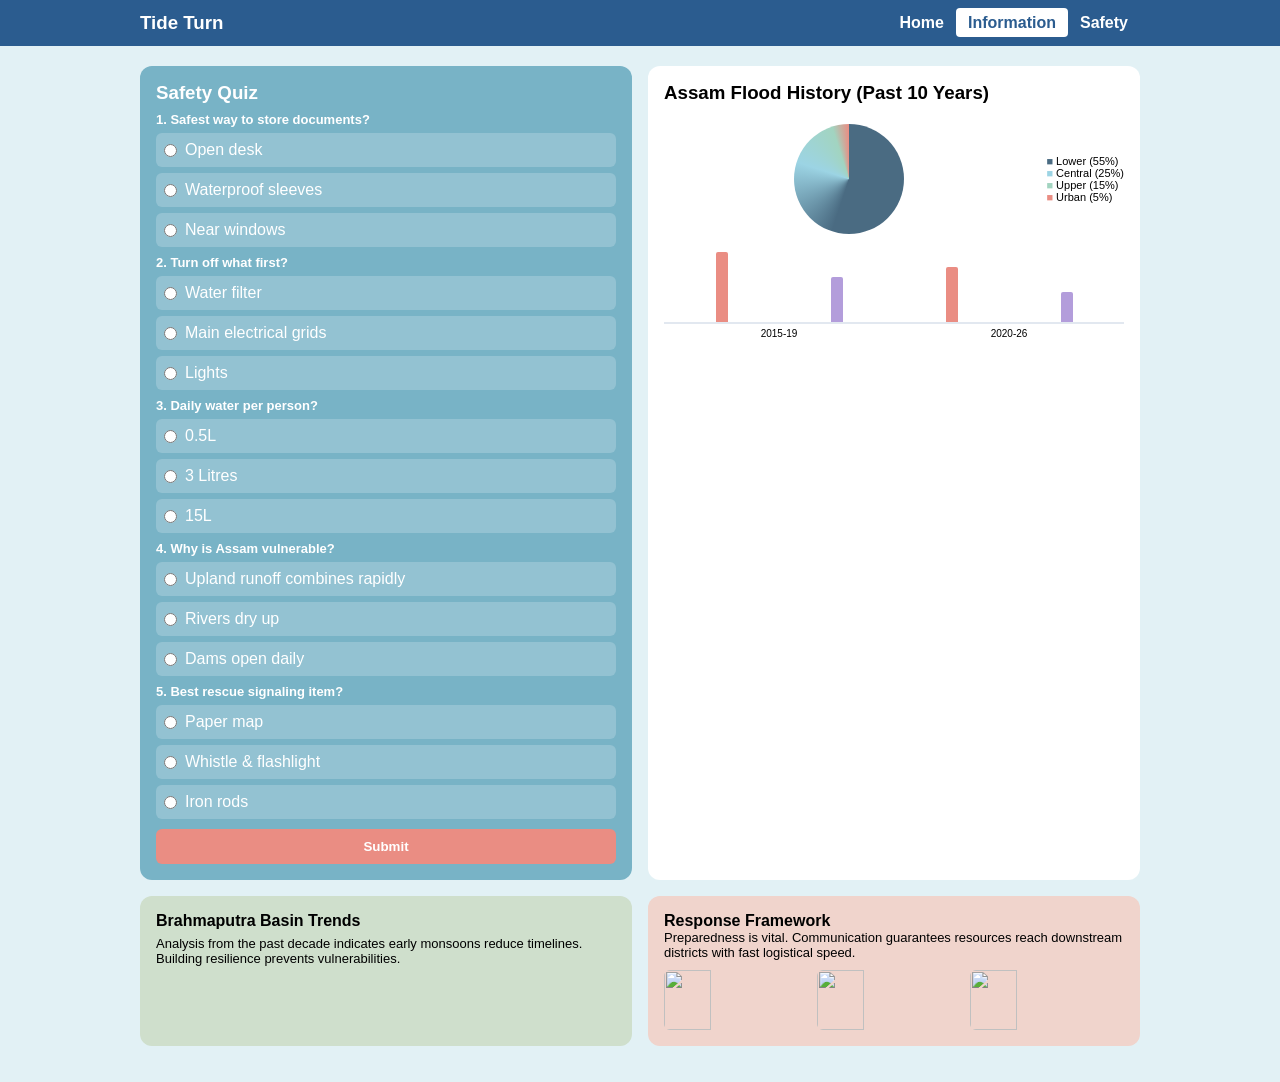
==== info.html @ 5c01c99f "Create info.html" ====
<!DOCTYPE html><html><head><meta charset="UTF-8"><title>Info</title><link href="https://googleapis.com" rel="stylesheet"><style>*{box-sizing:border-box;margin:0;padding:0}body{font-family:'Nunito',sans-serif;background:#e2f1f5;padding:20px}header{background:#2b5c8f;padding:12px;color:#fff;margin:-20px -20px 20px}nav{max-width:1000px;margin:0 auto;display:flex;justify-content:space-between;align-items:center}nav a{color:#fff;text-decoration:none;padding:6px 12px;font-weight:700}.act{background:#fff;color:#2b5c8f!important;border-radius:4px}.row{display:flex;gap:16px;margin-bottom:16px;flex-wrap:wrap}.col{flex:1;min-width:280px;background:#fff;border-radius:12px;padding:16px;border:1px solid:#cbd5e0}.bg-b{background:#78b3c6;color:#fff}.bg-g{background:#cfdfcc}.bg-p{background:#f0d4cc}.opt{display:flex;align-items:center;gap:8px;padding:8px;background:rgba(255,255,255,0.2);border-radius:6px;margin-top:6px;cursor:pointer}.donut{width:110px;height:110px;border-radius:50%;background:conic-gradient(#4a6b82 55%,#9cd4e4 80%,#a2d4c0 95%,#ea8d83 100%);margin:10px auto}.bars{display:flex;align-items:flex-end;justify-content:space-around;height:80px;border-bottom:2px solid #e2e8f0}.bar{width:12px;background:#ea8d83;border-radius:2px 2px 0 0}.gl{display:flex;gap:6px;margin-top:10px}.gl img{width:32%;height:60px;object-fit:cover;border-radius:6px}</style></head><body>
<header><nav><h3>Tide Turn</h3><div><a href="index.html">Home</a><a href="info.html" class="act">Information</a><a href="safety.html">Safety</a></div></nav></header>
<main style="max-width:1000px;margin:0 auto">
<div class="row"><div class="col bg-b"><h3>Safety Quiz</h3><div id="qz"></div><div id="msg" style="display:none;padding:6px;margin-top:6px;font-weight:700;text-align:center;border-radius:4px"></div><button onclick="chk()" style="width:100%;padding:10px;margin-top:10px;background:#ea8d83;border:none;color:#fff;font-weight:700;cursor:pointer;border-radius:6px">Submit</button></div>
<div class="col"><h3>Assam Flood History (Past 10 Years)</h3><div style="display:flex;align-items:center;gap:12px;margin-top:10px"><div class="donut"></div><div style="font-size:11px"><div><span style="color:#4a6b82">■</span> Lower (55%)</div><div><span style="color:#9cd4e4">■</span> Central (25%)</div><div><span style="color:#a2d4c0">■</span> Upper (15%)</div><div><span style="color:#ea8d83">■</span> Urban (5%)</div></div></div>
<div class="bars"><div class="bar" style="height:70px"></div><div class="bar" style="height:45px;background:#b39ddb"></div><div class="bar" style="height:55px"></div><div class="bar" style="height:30px;background:#b39ddb"></div></div><div style="display:flex;justify-content:space-around;font-size:10px;margin-top:4px"><span>2015-19</span><span>2020-26</span></div></div></div>
<div class="row"><div class="col bg-g"><h4>Brahmaputra Basin Trends</h4><p style="font-size:13px;margin-top:6px">Analysis from the past decade indicates early monsoons reduce timelines. Building resilience prevents vulnerabilities.</p></div>
<div class="col bg-p"><h4>Response Framework</h4><p style="font-size:13px">Preparedness is vital. Communication guarantees resources reach downstream districts with fast logistical speed.</p>
<div class="gl"><img src="https://unsplash.com"><img src="https://unsplash.com"><img src="https://unsplash.com"></div></div></div></main>
<script>
const qL=[{q:"1. Safest way to store documents?",o:["Open desk","Waterproof sleeves","Near windows"],c:1},{q:"2. Turn off what first?",o:["Water filter","Main electrical grids","Lights"],c:1},{q:"3. Daily water per person?",o:["0.5L","3 Litres","15L"],c:1},{q:"4. Why is Assam vulnerable?",o:["Upland runoff combines rapidly","Rivers dry up","Dams open daily"],c:0},{q:"5. Best rescue signaling item?",o:["Paper map","Whistle & flashlight","Iron rods"],c:1}];
function init(){var a=document.getElementById('qz');a.innerHTML="";qL.forEach((item,idx)=>{let opts="";item.o.forEach((o,oIdx)=>{opts+='<label class="opt"><input type="radio" name="qg-'+idx+'" value="'+oIdx+'"><span>'+o+'</span></label>';});a.innerHTML+='<div style="margin-top:8px"><p style="font-size:13px;font-weight:700">'+item.q+'</p>'+opts+'</div>';});}
function chk(){let score=0,all=true;qL.forEach((item,idx)=>{var s=document.querySelector('input[name="qg-'+idx+'"]:checked');if(!s){all=false}else if(parseInt(s.value)===item.c){score++}});var m=document.getElementById('msg');m.style.display="block";if(!all){m.style.background="#ecc94b";m.style.color="#744210";m.innerText="⚠️ Answer all questions!";return}if(score>=4){m.style.background="#48bb78";m.style.color="#fff";m.innerText="🎉 Passed! Score: "+score+"/5"}else{m.style.background="#f56565";m.style.color="#fff";m.innerText="Score: "+score+"/5. Try again!"}}window.onload=init;
</script></body></html>
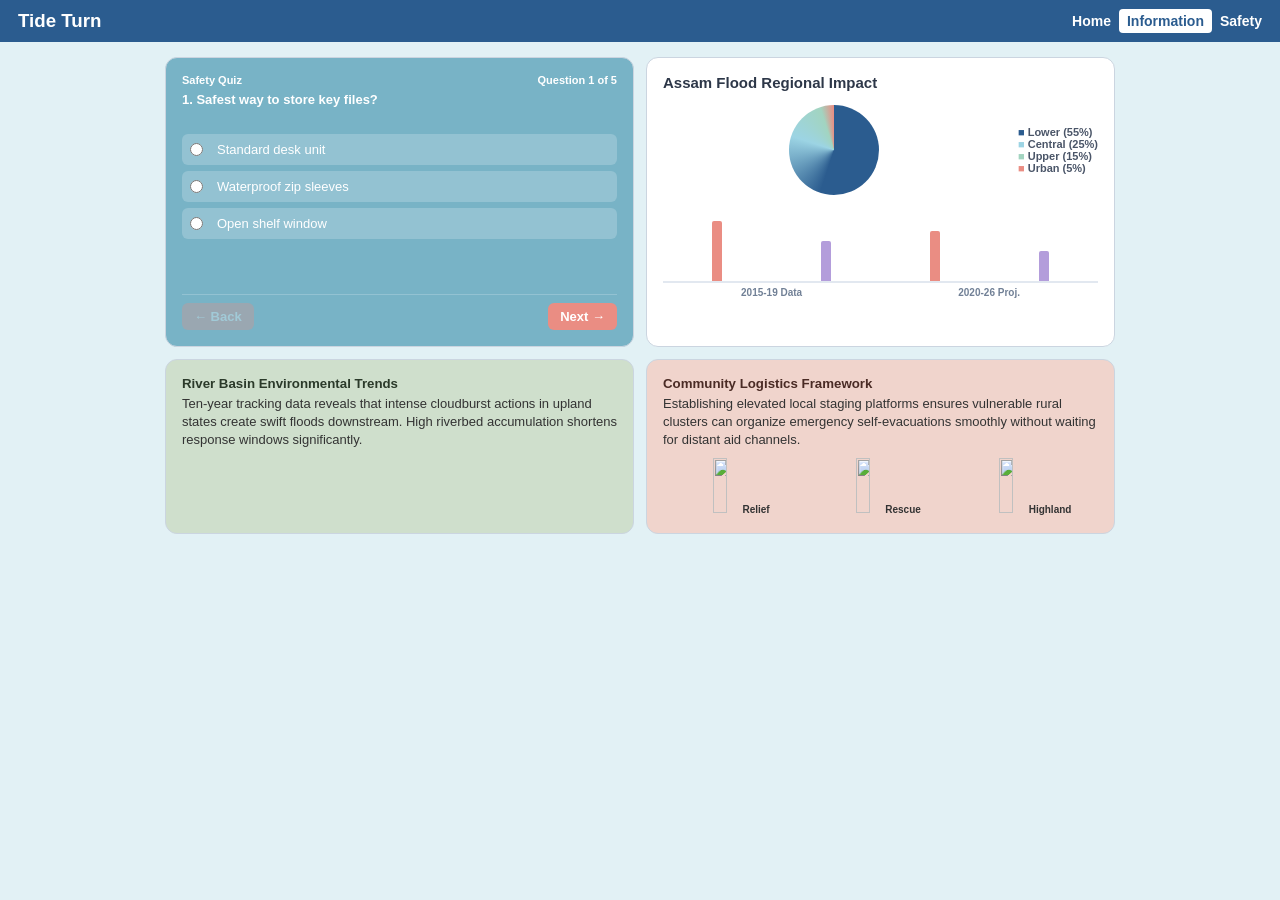
==== commit 808c4c3b: "Update info.html" ====
--- a/info.html
+++ b/info.html
@@ -1,14 +1,142 @@
-<!DOCTYPE html><html><head><meta charset="UTF-8"><title>Info</title><link href="https://googleapis.com" rel="stylesheet"><style>*{box-sizing:border-box;margin:0;padding:0}body{font-family:'Nunito',sans-serif;background:#e2f1f5;padding:20px}header{background:#2b5c8f;padding:12px;color:#fff;margin:-20px -20px 20px}nav{max-width:1000px;margin:0 auto;display:flex;justify-content:space-between;align-items:center}nav a{color:#fff;text-decoration:none;padding:6px 12px;font-weight:700}.act{background:#fff;color:#2b5c8f!important;border-radius:4px}.row{display:flex;gap:16px;margin-bottom:16px;flex-wrap:wrap}.col{flex:1;min-width:280px;background:#fff;border-radius:12px;padding:16px;border:1px solid:#cbd5e0}.bg-b{background:#78b3c6;color:#fff}.bg-g{background:#cfdfcc}.bg-p{background:#f0d4cc}.opt{display:flex;align-items:center;gap:8px;padding:8px;background:rgba(255,255,255,0.2);border-radius:6px;margin-top:6px;cursor:pointer}.donut{width:110px;height:110px;border-radius:50%;background:conic-gradient(#4a6b82 55%,#9cd4e4 80%,#a2d4c0 95%,#ea8d83 100%);margin:10px auto}.bars{display:flex;align-items:flex-end;justify-content:space-around;height:80px;border-bottom:2px solid #e2e8f0}.bar{width:12px;background:#ea8d83;border-radius:2px 2px 0 0}.gl{display:flex;gap:6px;margin-top:10px}.gl img{width:32%;height:60px;object-fit:cover;border-radius:6px}</style></head><body>
-<header><nav><h3>Tide Turn</h3><div><a href="index.html">Home</a><a href="info.html" class="act">Information</a><a href="safety.html">Safety</a></div></nav></header>
-<main style="max-width:1000px;margin:0 auto">
-<div class="row"><div class="col bg-b"><h3>Safety Quiz</h3><div id="qz"></div><div id="msg" style="display:none;padding:6px;margin-top:6px;font-weight:700;text-align:center;border-radius:4px"></div><button onclick="chk()" style="width:100%;padding:10px;margin-top:10px;background:#ea8d83;border:none;color:#fff;font-weight:700;cursor:pointer;border-radius:6px">Submit</button></div>
-<div class="col"><h3>Assam Flood History (Past 10 Years)</h3><div style="display:flex;align-items:center;gap:12px;margin-top:10px"><div class="donut"></div><div style="font-size:11px"><div><span style="color:#4a6b82">■</span> Lower (55%)</div><div><span style="color:#9cd4e4">■</span> Central (25%)</div><div><span style="color:#a2d4c0">■</span> Upper (15%)</div><div><span style="color:#ea8d83">■</span> Urban (5%)</div></div></div>
-<div class="bars"><div class="bar" style="height:70px"></div><div class="bar" style="height:45px;background:#b39ddb"></div><div class="bar" style="height:55px"></div><div class="bar" style="height:30px;background:#b39ddb"></div></div><div style="display:flex;justify-content:space-around;font-size:10px;margin-top:4px"><span>2015-19</span><span>2020-26</span></div></div></div>
-<div class="row"><div class="col bg-g"><h4>Brahmaputra Basin Trends</h4><p style="font-size:13px;margin-top:6px">Analysis from the past decade indicates early monsoons reduce timelines. Building resilience prevents vulnerabilities.</p></div>
-<div class="col bg-p"><h4>Response Framework</h4><p style="font-size:13px">Preparedness is vital. Communication guarantees resources reach downstream districts with fast logistical speed.</p>
-<div class="gl"><img src="https://unsplash.com"><img src="https://unsplash.com"><img src="https://unsplash.com"></div></div></div></main>
+<!DOCTYPE html>
+<html lang="en">
+<head>
+    <meta charset="UTF-8">
+    <meta name="viewport" content="width=device-width, initial-scale=1.0">
+    <title>Tide Turn - Info Portal</title>
+    <link href="https://googleapis.com" rel="stylesheet">
+    <style>
+        * { box-sizing: border-box; margin: 0; padding: 0; }
+        body { font-family: 'Nunito', sans-serif; background: #e2f1f5; color: #333; padding: 15px; }
+        header { background: #2b5c8f; padding: 10px; color: #fff; margin: -15px -15px 15px; display: flex; justify-content: space-between; align-items: center; }
+        header nav a { color: #fff; text-decoration: none; padding: 4px 8px; font-weight: 700; font-size: 14px; }
+        .act { background: #fff; color: #2b5c8f !important; border-radius: 4px; }
+        .grid { display: flex; gap: 12px; margin-bottom: 12px; flex-wrap: wrap; }
+        .card { flex: 1; min-width: 280px; background: #fff; border-radius: 12px; padding: 16px; border: 1px solid #cbd5e0; }
+        .bg-blue { background: #78b3c6; color: #fff; min-height: 290px; display: flex; flex-direction: column; justify-content: space-between; }
+        .slide { display: none; }
+        .active { display: block; }
+        .opt-label { display: flex; align-items: center; gap: 8px; padding: 8px; background: rgba(255,255,255,0.2); border-radius: 6px; margin-top: 6px; cursor: pointer; font-size: 13px; }
+        .nav-row { display: flex; justify-content: space-between; margin-top: 10px; padding-top: 8px; border-top: 1px solid rgba(255,255,255,0.2); }
+        .nav-btn { background: #ea8d83; border: none; color: #fff; font-weight: 700; padding: 6px 12px; border-radius: 6px; cursor: pointer; font-size: 13px; }
+        .nav-btn:disabled { opacity: 0.3; cursor: not-allowed; }
+        .donut { width: 90px; height: 90px; border-radius: 50%; background: conic-gradient(#2b5c8f 55%, #9cd4e4 80%, #a2d4c0 95%, #ea8d83 100%); margin: 8px auto; }
+        .bars { display: flex; align-items: flex-end; justify-content: space-around; height: 70px; border-bottom: 2px solid #e2e8f0; margin-top: 10px; }
+        .bar { width: 10px; background: #ea8d83; border-radius: 2px 2px 0 0; }
+        .gl { display: flex; gap: 6px; margin-top: 8px; }
+        .gl img { width: 32%; height: 55px; object-fit: cover; border-radius: 4px; }
+    </style>
+</head>
+<body>
+<header>
+    <h3 style="margin-left:8px;">Tide Turn</h3>
+    <nav><a href="index.html">Home</a><a href="info.html" class="act">Information</a><a href="safety.html">Safety</a></nav>
+</header>
+<main style="max-width:950px; margin:0 auto;">
+    <div class="grid">
+        <!-- FIXED COMPACT QUIZ SLIDER -->
+        <div class="card bg-blue">
+            <div>
+                <div style="display:flex; justify-content:space-between; font-size:11px; font-weight:700; margin-bottom:6px;">
+                    <span>Safety Quiz</span><span id="prog">Question 1 of 5</span>
+                </div>
+                <div id="quiz-box"></div>
+                <div id="msg" style="display:none; padding:6px; margin-top:8px; font-weight:700; border-radius:4px; text-align:center; font-size:12px;"></div>
+            </div>
+            <div class="nav-row">
+                <button id="prev" class="nav-btn" onclick="go(-1)" disabled>← Back</button>
+                <button id="next" class="nav-btn" onclick="go(1)">Next →</button>
+                <button id="sub" class="nav-btn" onclick="chk()" style="display:none; background:#48bb78;">Submit ✓</button>
+            </div>
+        </div>
+
+        <!-- CHARTS AND DATA -->
+        <div class="card">
+            <h4 style="font-size:15px; color:#2d3748;">Assam Flood Regional Impact</h4>
+            <div style="display:flex; align-items:center; gap:12px; margin-top:6px;">
+                <div class="donut"></div>
+                <div style="font-size:11px; font-weight:600; color:#4a5568;">
+                    <div><span style="color:#2b5c8f;">■</span> Lower (55%)</div><div><span style="color:#9cd4e4;">■</span> Central (25%)</div>
+                    <div><span style="color:#a2d4c0;">■</span> Upper (15%)</div><div><span style="color:#ea8d83;">■</span> Urban (5%)</div>
+                </div>
+            </div>
+            <div class="bars">
+                <div class="bar" style="height:60px;"></div><div class="bar" style="height:40px; background:#b39ddb;"></div>
+                <div class="bar" style="height:50px;"></div><div class="bar" style="height:30px; background:#b39ddb;"></div>
+            </div>
+            <div style="display:flex; justify-content:space-around; font-size:10px; margin-top:4px; font-weight:700; color:#718096;">
+                <span>2015-19 Data</span><span>2020-26 Proj.</span>
+            </div>
+        </div>
+    </div>
+
+    <div class="grid">
+        <div class="card" style="background:#cfdfcc;">
+            <h5 style="color:#2b3a2a;">River Basin Environmental Trends</h5>
+            <p style="font-size:13px; margin-top:4px; line-height:1.4;">Ten-year tracking data reveals that intense cloudburst actions in upland states create swift floods downstream. High riverbed accumulation shortens response windows significantly.</p>
+        </div>
+        <div class="card" style="background:#f0d4cc;">
+            <h5 style="color:#4a2b25;">Community Logistics Framework</h5>
+            <p style="font-size:13px; margin-top:4px; line-height:1.4;">Establishing elevated local staging platforms ensures vulnerable rural clusters can organize emergency self-evacuations smoothly without waiting for distant aid channels.</p>
+            <div class="gl">
+                <div style="text-align:center; flex:1;"><img src="https://unsplash.com"><span style="font-size:10px; font-weight:700;">Relief</span></div>
+                <div style="text-align:center; flex:1;"><img src="https://unsplash.com"><span style="font-size:10px; font-weight:700;">Rescue</span></div>
+                <div style="text-align:center; flex:1;"><img src="https://unsplash.com"><span style="font-size:10px; font-weight:700;">Highland</span></div>
+            </div>
+        </div>
+    </div>
+</main>
+
 <script>
-const qL=[{q:"1. Safest way to store documents?",o:["Open desk","Waterproof sleeves","Near windows"],c:1},{q:"2. Turn off what first?",o:["Water filter","Main electrical grids","Lights"],c:1},{q:"3. Daily water per person?",o:["0.5L","3 Litres","15L"],c:1},{q:"4. Why is Assam vulnerable?",o:["Upland runoff combines rapidly","Rivers dry up","Dams open daily"],c:0},{q:"5. Best rescue signaling item?",o:["Paper map","Whistle & flashlight","Iron rods"],c:1}];
-function init(){var a=document.getElementById('qz');a.innerHTML="";qL.forEach((item,idx)=>{let opts="";item.o.forEach((o,oIdx)=>{opts+='<label class="opt"><input type="radio" name="qg-'+idx+'" value="'+oIdx+'"><span>'+o+'</span></label>';});a.innerHTML+='<div style="margin-top:8px"><p style="font-size:13px;font-weight:700">'+item.q+'</p>'+opts+'</div>';});}
-function chk(){let score=0,all=true;qL.forEach((item,idx)=>{var s=document.querySelector('input[name="qg-'+idx+'"]:checked');if(!s){all=false}else if(parseInt(s.value)===item.c){score++}});var m=document.getElementById('msg');m.style.display="block";if(!all){m.style.background="#ecc94b";m.style.color="#744210";m.innerText="⚠️ Answer all questions!";return}if(score>=4){m.style.background="#48bb78";m.style.color="#fff";m.innerText="🎉 Passed! Score: "+score+"/5"}else{m.style.background="#f56565";m.style.color="#fff";m.innerText="Score: "+score+"/5. Try again!"}}window.onload=init;
-</script></body></html>
+const qL=[
+    {q:"1. Safest way to store key files?",o:["Standard desk unit","Waterproof zip sleeves","Open shelf window"],c:1},
+    {q:"2. First task if water enters home?",o:["Shut main electricity","Open ground taps","Move luxury assets"],c:0},
+    {q:"3. Daily safe water per person?",o:["0.5 Litres","Roughly 3 Litres","Open storm collection"],c:1},
+    {q:"4. Why is Assam valley vulnerable?",o:["Upland runoff merges rapidly","Rivers dry up seasonally","Dams stay open daily"],c:0},
+    {q:"5. Best tool if stuck on a roof?",o:["Printed paper directory","Whistle & bright torch","Iron signalling rods"],c:1}
+];
+
+let idx = 0;
+
+function buildQuiz(){
+    const b = document.getElementById('quiz-box'); if(!b) return; b.innerHTML = "";
+    qL.forEach((item, i) => {
+        let opts = "";
+        item.o.forEach((o, oIdx) => {
+            opts += `<label class="opt-label"><input type="radio" name="q-${i}" value="${oIdx}"><span style="margin-left:6px">${o}</span></label>`;
+        });
+        b.innerHTML += `<div id="s-${i}" class="slide ${i===0?'active':''}"><p style="font-size:13px; font-weight:700; min-height:36px;">${item.q}</p><div style="display:flex; flex-direction:column;">${opts}</div></div>`;
+    });
+}
+
+function go(dir) {
+    document.getElementById(`s-${idx}`).classList.remove('active');
+    idx += dir;
+    document.getElementById(`s-${idx}`).classList.add('active');
+    document.getElementById('prog').innerText = `Question ${idx + 1} of 5`;
+    
+    document.getElementById('prev').disabled = idx === 0;
+    if (idx === qL.length - 1) {
+        document.getElementById('next').style.display = "none";
+        document.getElementById('sub').style.display = "block";
+    } else {
+        document.getElementById('next').style.display = "block";
+        document.getElementById('sub').style.display = "none";
+    }
+}
+
+function chk(){
+    let score = 0, all = true;
+    qL.forEach((item, i) => {
+        var s = document.querySelector(`input[name="q-${i}"]:checked`);
+        if(!s){ all = false; } else if(parseInt(s.value) === item.c){ score++; }
+    });
+    var m = document.getElementById('msg'); m.style.display = "block";
+    if(!all){ m.style.background = "#ecc94b"; m.style.color = "#744210"; m.innerText = "⚠️ Answer all questions first!"; return; }
+    if(score >= 4){ m.style.background = "#38a169"; m.style.color = "#fff"; m.innerText = `🎉 Passed! Score: ${score}/5. You're ready!`; } 
+    else { m.style.background = "#e53e3e"; m.style.color = "#fff"; m.innerText = `Score: ${score}/5. Try again!`; }
+}
+window.onload = buildQuiz;
+</script>
+</body>
+</html>
